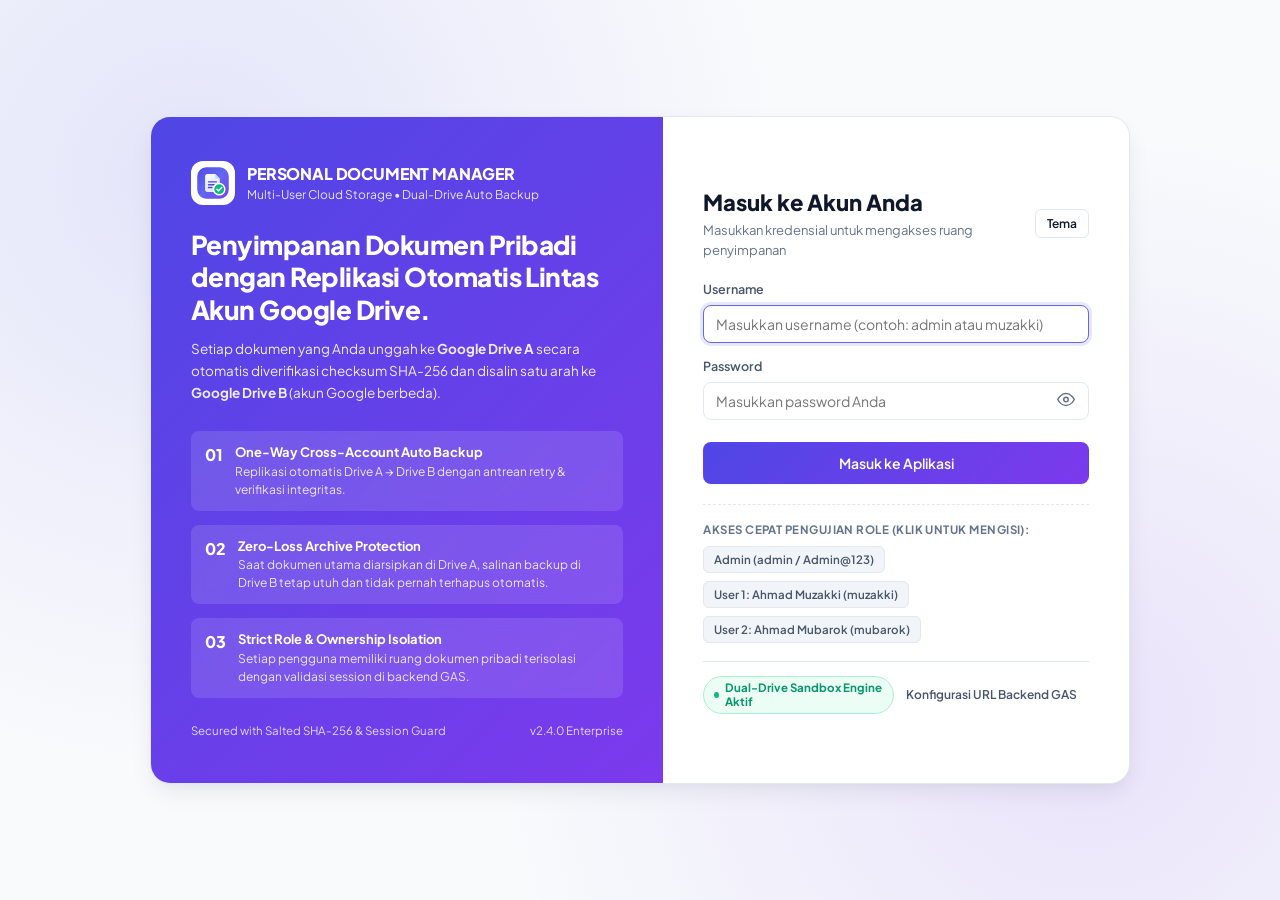
==== index.html @ 5e670852 "Add files via upload" ====
<!DOCTYPE html>
<html lang="id" data-theme="light">
<head>
  <meta charset="UTF-8" />
  <meta name="viewport" content="width=device-width, initial-scale=1.0" />
  <title>PERSONAL DOCUMENT MANAGER — Cloud Document Storage &amp; Auto Backup</title>
  <link rel="icon" type="image/svg+xml" href="assets/images/logo.svg" />
  <link rel="preconnect" href="https://fonts.googleapis.com" />
  <link rel="preconnect" href="https://fonts.gstatic.com" crossorigin />
  <link href="https://fonts.googleapis.com/css2?family=Plus+Jakarta+Sans:wght@400;500;600;700;800&display=swap" rel="stylesheet" />
  <link rel="stylesheet" href="assets/css/style.css" />
  <link rel="stylesheet" href="assets/css/responsive.css" />
</head>
<body>

  <div class="app-layout">
    <!-- ====================================================================
         SIDEBAR NAVIGATION
         ==================================================================== -->
    <aside class="sidebar" id="appSidebar">
      <div class="sidebar-brand">
        <img src="assets/images/logo.svg" alt="PDM Logo" />
        <div class="brand-text">
          <span class="brand-title">DOC MANAGER</span>
          <span class="brand-subtitle">Dual-Drive Cloud Vault</span>
        </div>
      </div>

      <nav class="sidebar-nav">
        <div class="nav-section-label">Menu Utama</div>

        <button type="button" class="nav-item active" data-view="dashboard" onclick="PDM_AUTH.navigateTo('dashboard')">
          <svg viewBox="0 0 24 24" fill="none" stroke="currentColor" stroke-width="2"><rect x="3" y="3" width="7" height="7" rx="1"/><rect x="14" y="3" width="7" height="7" rx="1"/><rect x="14" y="14" width="7" height="7" rx="1"/><rect x="3" y="14" width="7" height="7" rx="1"/></svg>
          <span>Dashboard</span>
        </button>

        <button type="button" class="nav-item" data-view="my-documents" onclick="PDM_AUTH.navigateTo('my-documents')">
          <svg viewBox="0 0 24 24" fill="none" stroke="currentColor" stroke-width="2"><path d="M14 2H6a2 2 0 0 0-2 2v16a2 2 0 0 0 2 2h12a2 2 0 0 0 2-2V8z"/><polyline points="14 2 14 8 20 8"/></svg>
          <span>Dokumen Saya</span>
          <span class="nav-badge" id="navMyDocsBadge">0</span>
        </button>

        <button type="button" class="nav-item" data-view="search" onclick="PDM_AUTH.navigateTo('search')">
          <svg viewBox="0 0 24 24" fill="none" stroke="currentColor" stroke-width="2"><circle cx="11" cy="11" r="8"/><line x1="21" y1="21" x2="16.65" y2="16.65"/></svg>
          <span>Pencarian</span>
        </button>

        <button type="button" class="nav-item" data-view="upload" onclick="PDM_AUTH.navigateTo('upload')">
          <svg viewBox="0 0 24 24" fill="none" stroke="currentColor" stroke-width="2"><path d="M21 15v4a2 2 0 0 1-2 2H5a2 2 0 0 1-2-2v-4"/><polyline points="17 8 12 3 7 8"/><line x1="12" y1="3" x2="12" y2="15"/></svg>
          <span>Upload Dokumen</span>
        </button>

        <button type="button" class="nav-item" data-view="archive" onclick="PDM_AUTH.navigateTo('archive')">
          <svg viewBox="0 0 24 24" fill="none" stroke="currentColor" stroke-width="2"><polyline points="21 8 21 21 3 21 3 8"/><rect x="1" y="3" width="22" height="5"/><line x1="10" y1="12" x2="14" y2="12"/></svg>
          <span>Arsip Dokumen</span>
          <span class="nav-badge" id="navArchiveBadge">0</span>
        </button>

        <!-- Admin Only Section -->
        <div class="nav-section-label admin-only">Administrasi Sistem</div>

        <button type="button" class="nav-item admin-only" data-view="backup" onclick="PDM_AUTH.navigateTo('backup')">
          <svg viewBox="0 0 24 24" fill="none" stroke="currentColor" stroke-width="2"><path d="M12 22s8-4 8-10V5l-8-3-8 3v7c0 6 8 10 8 10z"/></svg>
          <span>Backup Center</span>
        </button>

        <button type="button" class="nav-item admin-only" data-view="users" onclick="PDM_AUTH.navigateTo('users')">
          <svg viewBox="0 0 24 24" fill="none" stroke="currentColor" stroke-width="2"><path d="M17 21v-2a4 4 0 0 0-4-4H5a4 4 0 0 0-4 4v2"/><circle cx="9" cy="7" r="4"/><path d="M23 21v-2a4 4 0 0 0-3-3.87"/><path d="M16 3.13a4 4 0 0 1 0 7.75"/></svg>
          <span>Manajemen Pengguna</span>
        </button>

        <div class="nav-section-label">Konfigurasi</div>

        <button type="button" class="nav-item" data-view="settings" onclick="PDM_AUTH.navigateTo('settings')">
          <svg viewBox="0 0 24 24" fill="none" stroke="currentColor" stroke-width="2"><circle cx="12" cy="12" r="3"/><path d="M19.4 15a1.65 1.65 0 0 0 .33 1.82l.06.06a2 2 0 0 1 0 2.83 2 2 0 0 1-2.83 0l-.06-.06a1.65 1.65 0 0 0-1.82-.33 1.65 1.65 0 0 0-1 1.51V21a2 2 0 0 1-2 2 2 2 0 0 1-2-2v-.09A1.65 1.65 0 0 0 9 19.4a1.65 1.65 0 0 0-1.82.33l-.06.06a2 2 0 0 1-2.83 0 2 2 0 0 1 0-2.83l.06-.06a1.65 1.65 0 0 0 .33-1.82 1.65 1.65 0 0 0-1.51-1H3a2 2 0 0 1-2-2 2 2 0 0 1 2-2h.09A1.65 1.65 0 0 0 4.6 9a1.65 1.65 0 0 0-.33-1.82l-.06-.06a2 2 0 0 1 0-2.83 2 2 0 0 1 2.83 0l.06.06a1.65 1.65 0 0 0 1.82.33H9a1.65 1.65 0 0 0 1-1.51V3a2 2 0 0 1 2-2 2 2 0 0 1 2 2v.09a1.65 1.65 0 0 0 1 1.51 1.65 1.65 0 0 0 1.82-.33l.06-.06a2 2 0 0 1 2.83 0 2 2 0 0 1 0 2.83l-.06.06a1.65 1.65 0 0 0-.33 1.82V9a1.65 1.65 0 0 0 1.51 1H21a2 2 0 0 1 2 2 2 2 0 0 1-2 2h-.09a1.65 1.65 0 0 0-1.51 1z"/></svg>
          <span>Pengaturan</span>
        </button>
      </nav>

      <!-- Sidebar Footer: Profile, Theme Switcher, Logout -->
      <div class="sidebar-footer">
        <div class="user-profile-mini" onclick="PDM_AUTH.navigateTo('settings')" title="Lihat Profil &amp; Keamanan Akun">
          <div class="avatar-circle" id="sidebarAvatar">AD</div>
          <div class="user-info-mini">
            <div class="user-name-mini" id="sidebarUserName">Memuat...</div>
            <div class="user-role-mini" id="sidebarUserRole">...</div>
          </div>
        </div>

        <div class="sidebar-footer-actions">
          <button type="button" class="btn btn-secondary btn-sm" onclick="PDM_AUTH.toggleTheme()">
            <span id="themeToggleLabel">Mode Gelap</span>
          </button>
          <button type="button" class="btn btn-danger btn-sm" onclick="PDM_AUTH.logout()">
            <span>Keluar</span>
          </button>
        </div>
      </div>
    </aside>

    <!-- ====================================================================
         MAIN CONTENT WRAPPER
         ==================================================================== -->
    <div class="main-wrapper">
      <!-- Topbar -->
      <header class="topbar">
        <div class="topbar-left">
          <button type="button" class="mobile-menu-btn" onclick="document.getElementById('appSidebar').classList.toggle('mobile-open')" aria-label="Menu">
            <svg width="20" height="20" viewBox="0 0 24 24" fill="none" stroke="currentColor" stroke-width="2"><line x1="3" y1="12" x2="21" y2="12"/><line x1="3" y1="6" x2="21" y2="6"/><line x1="3" y1="18" x2="21" y2="18"/></svg>
          </button>
          <div class="page-heading">
            <h1 id="topbarTitle">Dashboard</h1>
            <p id="topbarSubtitle">Memuat ringkasan sistem...</p>
          </div>
        </div>

        <div class="topbar-right">
          <div class="connection-pill" title="Status Koneksi Backend &amp; Replikasi Drive A/B">
            <span class="pulse-dot" id="connectionPulseDot"></span>
            <span class="pill-text" id="connectionModeText">Connected</span>
          </div>
          <button type="button" class="btn btn-primary btn-sm" onclick="PDM_AUTH.navigateTo('upload')">
            + Upload
          </button>
        </div>
      </header>

      <!-- Main Views Container -->
      <main class="content-area">

        <!-- 1. VIEW: DASHBOARD -->
        <section id="view-dashboard" class="view-section active">
          <div id="dashboardContentContainer"></div>
        </section>

        <!-- 2. VIEW: DOKUMEN SAYA -->
        <section id="view-my-documents" class="view-section">
          <div class="card">
            <div class="card-header">
              <div>
                <div class="card-title">Daftar Dokumen Aktif</div>
                <div class="card-subtitle">Dokumen yang tersimpan di Google Drive A dan disinkronkan satu arah ke Google Drive B</div>
              </div>
              <button class="btn btn-primary btn-sm" onclick="PDM_AUTH.navigateTo('upload')">+ Upload Dokumen Baru</button>
            </div>

            <div class="filter-toolbar">
              <div class="search-box">
                <svg viewBox="0 0 24 24" fill="none" stroke="currentColor" stroke-width="2"><circle cx="11" cy="11" r="8"/><line x1="21" y1="21" x2="16.65" y2="16.65"/></svg>
                <input type="text" id="myDocsQuickSearch" class="form-control" placeholder="Cari cepat nama file atau ID dokumen..." oninput="PDM_DOCUMENTS.reloadCurrentMode()" />
              </div>

              <select id="myDocsCategoryFilter" class="form-control dynamic-category-select" data-include-all="true" style="width:auto;" onchange="PDM_DOCUMENTS.reloadCurrentMode()">
                <option value="ALL">Semua Kategori</option>
              </select>

              <select id="myDocsFormatFilter" class="form-control" style="width:auto;" onchange="PDM_DOCUMENTS.reloadCurrentMode()">
                <option value="ALL">Semua Format</option>
                <option value="PDF">PDF</option>
                <option value="JPG">JPG / JPEG</option>
                <option value="PNG">PNG</option>
              </select>

              <button type="button" class="btn btn-secondary btn-sm" onclick="PDM_DOCUMENTS.openMyDocumentsView()">Segarkan</button>
            </div>

            <div id="myDocsTableContainer"></div>
          </div>
        </section>

        <!-- 3. VIEW: PENCARIAN DOKUMEN -->
        <section id="view-search" class="view-section">
          <div class="card" style="margin-bottom:20px;">
            <div class="card-header">
              <div>
                <div class="card-title">Filter Pencarian Dokumen Multi-Kriteria</div>
                <div class="card-subtitle">Temukan dokumen berdasarkan nama, kategori, format, tanggal upload, status backup, dan pemilik</div>
              </div>
            </div>

            <div style="display:grid;grid-template-columns:repeat(auto-fit,minmax(200px,1fr));gap:12px;">
              <div class="form-group" style="margin-bottom:0;">
                <label class="form-label">Kata Kunci Nama File / ID</label>
                <input type="text" id="searchQueryInput" class="form-control" placeholder="Contoh: KTP, Ijazah, Paspor..." />
              </div>

              <div class="form-group admin-only" style="margin-bottom:0;">
                <label class="form-label">Filter Nama Pemilik (Admin)</label>
                <select id="searchOwnerSelect" class="form-control">
                  <option value="ALL">Semua Pemilik</option>
                </select>
              </div>

              <div class="form-group" style="margin-bottom:0;">
                <label class="form-label">Kategori</label>
                <select id="searchCategorySelect" class="form-control dynamic-category-select" data-include-all="true">
                  <option value="ALL">Semua Kategori</option>
                </select>
              </div>

              <div class="form-group" style="margin-bottom:0;">
                <label class="form-label">Format File</label>
                <select id="searchFormatSelect" class="form-control">
                  <option value="ALL">Semua Format (PDF/JPG/PNG)</option>
                  <option value="PDF">PDF</option>
                  <option value="JPG">JPG / JPEG</option>
                  <option value="PNG">PNG</option>
                </select>
              </div>

              <div class="form-group" style="margin-bottom:0;">
                <label class="form-label">Status Backup Drive B</label>
                <select id="searchBackupSelect" class="form-control">
                  <option value="ALL">Semua Status Backup</option>
                  <option value="SUCCESS">HIJAU — Backup Berhasil</option>
                  <option value="PENDING">KUNING — Menunggu Backup</option>
                  <option value="FAILED">MERAH — Backup Gagal</option>
                  <option value="UNBACKED">ABU-ABU — Belum Dibackup</option>
                </select>
              </div>

              <div class="form-group" style="margin-bottom:0;">
                <label class="form-label">Dari Tanggal Upload</label>
                <input type="date" id="searchDateFrom" class="form-control" />
              </div>

              <div class="form-group" style="margin-bottom:0;">
                <label class="form-label">Sampai Tanggal Upload</label>
                <input type="date" id="searchDateTo" class="form-control" />
              </div>

              <div class="form-group" style="margin-bottom:0;">
                <label class="form-label">Baris per Halaman</label>
                <select id="searchLimitSelect" class="form-control">
                  <option value="10">10 baris</option>
                  <option value="25">25 baris</option>
                  <option value="50">50 baris</option>
                  <option value="100">100 baris</option>
                </select>
              </div>
            </div>

            <div style="display:flex;justify-content:flex-end;gap:10px;margin-top:16px;">
              <button type="button" class="btn btn-secondary btn-sm" onclick="document.getElementById('searchQueryInput').value='';document.getElementById('searchDateFrom').value='';document.getElementById('searchDateTo').value='';PDM_DOCUMENTS.runAdvancedSearch(1);">Reset Filter</button>
              <button type="button" class="btn btn-primary btn-sm" onclick="PDM_DOCUMENTS.runAdvancedSearch(1)">Terapkan Pencarian</button>
            </div>
          </div>

          <div class="card">
            <div id="searchResultsTableContainer"></div>
          </div>
        </section>

        <!-- 4. VIEW: UPLOAD DOKUMEN -->
        <section id="view-upload" class="view-section">
          <div class="dashboard-row">
            <div class="card">
              <div class="card-header">
                <div>
                  <div class="card-title">Unggah Dokumen ke Google Drive A + Auto-Backup Drive B</div>
                  <div class="card-subtitle">Format didukung: PDF, JPG, JPEG, PNG (Validasi Magic Bytes &amp; Checksum SHA-256)</div>
                </div>
              </div>

              <div style="display:grid;grid-template-columns:repeat(auto-fit,minmax(220px,1fr));gap:14px;margin-bottom:16px;">
                <div class="form-group" style="margin-bottom:0;">
                  <label class="form-label">Pemilik Dokumen (Otomatis dari Session)</label>
                  <input type="text" id="uploadOwnerReadonly" class="form-control" readonly style="background:var(--bg-surface-alt);font-weight:700;" />
                </div>

                <div class="form-group" style="margin-bottom:0;">
                  <label class="form-label">Kategori Folder</label>
                  <select id="uploadCategorySelect" class="form-control dynamic-category-select">
                    <option value="IDENTITAS">IDENTITAS</option>
                    <option value="PENDIDIKAN">PENDIDIKAN</option>
                    <option value="KELUARGA">KELUARGA</option>
                    <option value="DOKUMEN LAINNYA">DOKUMEN LAINNYA</option>
                  </select>
                </div>

                <div class="form-group" style="margin-bottom:0;">
                  <label class="form-label">Catatan / Deskripsi (Opsional)</label>
                  <input type="text" id="uploadDescriptionInput" class="form-control" placeholder="Keterangan singkat dokumen..." />
                </div>
              </div>

              <!-- Drag and Drop Area -->
              <div class="upload-dropzone" id="uploadDropzone">
                <div class="dropzone-icon">
                  <svg width="26" height="26" viewBox="0 0 24 24" fill="none" stroke="currentColor" stroke-width="2.2"><path d="M21 15v4a2 2 0 0 1-2 2H5a2 2 0 0 1-2-2v-4"/><polyline points="17 8 12 3 7 8"/><line x1="12" y1="3" x2="12" y2="15"/></svg>
                </div>
                <h3 style="font-size:16px;font-weight:800;color:var(--text-primary);">Tarik &amp; Lepaskan File di Sini, atau Klik untuk Memilih</h3>
                <p style="font-size:12.5px;color:var(--text-secondary);margin-top:4px;">
                  Mendukung multi-file <strong>.PDF, .JPG, .JPEG, .PNG</strong> hingga 15 MB per file
                </p>
                <input type="file" id="uploadFileInput" accept=".pdf,.jpg,.jpeg,.png,application/pdf,image/jpeg,image/png" multiple style="display:none;" />
              </div>

              <div>
                <div style="font-size:13px;font-weight:700;margin-bottom:10px;">Status &amp; Antrean Proses Upload:</div>
                <div id="uploadQueueContainer" class="upload-queue-list"></div>
              </div>
            </div>

            <div class="card">
              <div class="card-header">
                <div>
                  <div class="card-title">Simulasi Struktur Folder Otomatis</div>
                  <div class="card-subtitle">User tidak dapat memilih folder pengguna lain</div>
                </div>
              </div>

              <div style="padding:14px;background:var(--bg-surface-alt);border-radius:10px;border:1px solid var(--border-color);margin-bottom:14px;">
                <div style="font-size:11px;font-weight:800;color:var(--primary-600);text-transform:uppercase;">1. Lokasi Simpan Utama (Google Drive A)</div>
                <div style="font-family:monospace;font-size:12.5px;font-weight:700;margin-top:6px;word-break:break-all;" id="uploadTargetFolderPreview">
                  PERSONAL DOCUMENTS / ...
                </div>
              </div>

              <div style="padding:14px;background:var(--status-green-bg);border-radius:10px;border:1px solid var(--status-green-border);margin-bottom:16px;">
                <div style="font-size:11px;font-weight:800;color:var(--status-green-text);text-transform:uppercase;">2. Lokasi Auto-Backup Satu Arah (Google Drive B)</div>
                <div style="font-family:monospace;font-size:12.5px;font-weight:700;margin-top:6px;word-break:break-all;color:var(--status-green-text);" id="uploadBackupFolderPreview">
                  PERSONAL DOCUMENTS BACKUP / ...
                </div>
              </div>

              <div style="font-size:12px;color:var(--text-secondary);line-height:1.6;">
                <strong>Jaminan Keandalan Upload:</strong>
                <ul style="padding-left:18px;margin-top:6px;">
                  <li>Jika koneksi ke Drive B sedang sibuk, file utama di Drive A <strong>tetap tersimpan 100%</strong>.</li>
                  <li>Anda tidak perlu mengunggah ulang file utama; cukup tekan tombol <strong>"Ulangi Backup Saja"</strong> atau biarkan Time-Driven Trigger 5 menit menyelesaikan salinan ke Drive B.</li>
                </ul>
              </div>
            </div>
          </div>
        </section>

        <!-- 5. VIEW: ARSIP DOKUMEN -->
        <section id="view-archive" class="view-section">
          <div class="card" style="margin-bottom:16px;border-left:4px solid #f59e0b;">
            <div style="display:flex;align-items:center;justify-content:space-between;flex-wrap:wrap;gap:12px;">
              <div>
                <div style="font-weight:800;font-size:14px;">Prinsip Perlindungan Arsip: Primary File Diarsipkan, Backup Drive B Tetap Utuh</div>
                <div style="font-size:12.5px;color:var(--text-secondary);margin-top:2px;">
                  Dokumen di bawah ini dipindahkan ke Folder Arsip Google Drive A dan disembunyikan dari daftar aktif. Salinan cadangan di Google Drive B <strong>tidak pernah dihapus otomatis</strong>.
                </div>
              </div>
              <input type="text" id="archiveQuickSearch" class="form-control" style="max-width:260px;" placeholder="Cari dokumen di arsip..." oninput="PDM_DOCUMENTS.openArchiveView()" />
            </div>
          </div>

          <div class="card">
            <div id="archiveTableContainer"></div>
          </div>
        </section>

        <!-- 6. VIEW: DETAIL & PREVIEW DOKUMEN -->
        <section id="view-preview" class="view-section">
          <div class="preview-split-layout">
            <!-- Left: PDF / Image Viewer -->
            <div class="viewer-frame-card">
              <div class="viewer-toolbar">
                <div style="font-weight:700;font-size:13px;overflow:hidden;text-overflow:ellipsis;white-space:nowrap;" id="previewToolbarFileName">
                  Pratinjau Dokumen
                </div>
                <div id="previewZoomControls" style="display:flex;align-items:center;gap:6px;"></div>
              </div>
              <div class="viewer-canvas-stage" id="previewCanvasStage"></div>
            </div>

            <!-- Right: Metadata & Authenticated QR -->
            <div class="card">
              <div class="card-header">
                <div>
                  <div class="card-title">Rincian Metadata &amp; Status Backup</div>
                  <div class="card-subtitle">Terverifikasi kepemilikan &amp; integritas SHA-256</div>
                </div>
              </div>
              <div id="previewMetadataContainer"></div>
            </div>
          </div>
        </section>

        <!-- 7. VIEW: BACKUP CENTER (ADMIN ONLY) -->
        <section id="view-backup" class="view-section">
          <div id="backupCenterContainer"></div>
        </section>

        <!-- 8. VIEW: MANAJEMEN PENGGUNA (ADMIN ONLY) -->
        <section id="view-users" class="view-section">
          <div class="card">
            <div class="card-header">
              <div>
                <div class="card-title">Daftar Akun Pengguna Sistem</div>
                <div class="card-subtitle">Kelola akses pengguna, ruang folder Drive A &amp; Drive B, status aktif, dan reset password</div>
              </div>
              <button type="button" class="btn btn-primary btn-sm" onclick="PDM_USERS.openCreateUserModal()">+ Tambah Pengguna</button>
            </div>
            <div id="usersTableContainer"></div>
          </div>
        </section>

        <!-- 9. VIEW: PENGATURAN -->
        <section id="view-settings" class="view-section">
          <!-- Admin Only: Drive A & Drive B Integration Configuration -->
          <div class="card admin-only" style="margin-bottom:20px;">
            <div class="card-header">
              <div>
                <div class="card-title">Status Kesehatan Infrastruktur &amp; Time-Driven Trigger (Admin)</div>
                <div class="card-subtitle">Monitor real-time Google Drive A, Google Drive B, Trigger 5 Menit, dan 8 Sheet Spreadsheet</div>
              </div>
              <button type="button" class="btn btn-primary btn-sm" onclick="PDM_SETTINGS.testDriveConnections()">Uji Koneksi Drive A &amp; Drive B</button>
            </div>
            <div id="adminSystemHealthBox" style="margin-bottom:20px;"></div>

            <form onsubmit="PDM_SETTINGS.saveAdminDriveSettings(event)">
              <div style="display:grid;grid-template-columns:repeat(auto-fit,minmax(260px,1fr));gap:14px;">
                <div class="form-group">
                  <label class="form-label">ID Folder Utama Google Drive A (Primary)</label>
                  <input type="text" id="cfgDriveARootId" class="form-control" placeholder="Otomatis dibuat jika dikosongkan" />
                </div>
                <div class="form-group">
                  <label class="form-label">ID Folder Arsip Google Drive A</label>
                  <input type="text" id="cfgDriveAArchiveId" class="form-control" placeholder="Otomatis dibuat jika dikosongkan" />
                </div>
                <div class="form-group">
                  <label class="form-label">Metode Integrasi Lintas Akun (Drive A &rarr; Drive B)</label>
                  <select id="cfgBackupMode" class="form-control">
                    <option value="BRIDGE">MODE 1: Dual-GAS Bridge (100% Kepemilikan &amp; Kuota Akun B)</option>
                    <option value="SHARED_FOLDER">MODE 2: Delegasi Shared Folder Drive B ke Akun A</option>
                  </select>
                </div>
                <div class="form-group">
                  <label class="form-label">Email Akun Google Drive B (Backup Account)</label>
                  <input type="email" id="cfgDriveBAccountEmail" class="form-control" placeholder="akun.backup.drive.b@gmail.com" />
                </div>
                <div class="form-group">
                  <label class="form-label">ID Folder Root Drive B (Untuk Mode Shared Folder)</label>
                  <input type="text" id="cfgDriveBRootId" class="form-control" placeholder="ID Folder PERSONAL DOCUMENTS BACKUP di Drive B" />
                </div>
                <div class="form-group">
                  <label class="form-label">URL Web App Receiver Akun B (Untuk Mode Bridge)</label>
                  <input type="text" id="cfgDriveBBridgeUrl" class="form-control" placeholder="https://script.google.com/macros/s/.../exec" />
                </div>
                <div class="form-group">
                  <label class="form-label">HMAC Shared Secret (Drive A &harr; Drive B Bridge)</label>
                  <input type="text" id="cfgDriveBBridgeSecret" class="form-control" />
                </div>
                <div class="form-group">
                  <label class="form-label">Batas Ukuran Upload Maksimal (MB)</label>
                  <input type="number" id="cfgMaxFileSizeMb" class="form-control" min="1" max="50" value="15" />
                </div>
                <div class="form-group">
                  <label class="form-label">Auto-Backup Langsung Saat Upload</label>
                  <select id="cfgAutoBackupOnUpload" class="form-control">
                    <option value="TRUE">Aktif (Langsung Copy ke Drive B + Fallback Queue)</option>
                    <option value="FALSE">Hanya Melalui Background Queue Trigger 5 Menit</option>
                  </select>
                </div>
                <div class="form-group">
                  <label class="form-label">Izinkan User Membuat Kategori Pribadi</label>
                  <select id="cfgAllowUserCategory" class="form-control">
                    <option value="TRUE">Diizinkan</option>
                    <option value="FALSE">Hanya Kategori Global Admin</option>
                  </select>
                </div>
              </div>
              <div style="display:flex;justify-content:flex-end;margin-top:10px;">
                <button type="submit" class="btn btn-primary">Simpan Konfigurasi Drive A &amp; Drive B</button>
              </div>
            </form>
          </div>

          <!-- Kategori Dokumen Management -->
          <div class="card" style="margin-bottom:20px;">
            <div class="card-header">
              <div>
                <div class="card-title">Manajemen Kategori Folder Dokumen</div>
                <div class="card-subtitle">Digunakan sebagai nama subfolder otomatis di dalam folder pengguna pada Drive A dan Drive B</div>
              </div>
            </div>
            <form onsubmit="PDM_SETTINGS.addCategory(event)" style="display:flex;gap:10px;margin-bottom:16px;max-width:460px;">
              <input type="text" id="newCategoryNameInput" class="form-control" placeholder="Nama kategori baru (misal: SERTIFIKAT, PAJAK)" required />
              <button type="submit" class="btn btn-primary">Tambah Kategori</button>
            </form>
            <div id="settingsCategoriesList"></div>
          </div>

          <!-- Profil, Ganti Password, & Koneksi Endpoint GAS -->
          <div class="dashboard-row">
            <div class="card">
              <div class="card-header">
                <div>
                  <div class="card-title">Profil &amp; Keamanan Password</div>
                  <div class="card-subtitle">Password disimpan dengan Iterated Salted SHA-256</div>
                </div>
              </div>
              <form onsubmit="PDM_SETTINGS.changeOwnPassword(event)">
                <div class="form-group">
                  <label class="form-label">Nama Lengkap</label>
                  <input type="text" id="settingsProfileName" class="form-control" readonly style="background:var(--bg-surface-alt);" />
                </div>
                <div style="display:grid;grid-template-columns:1fr 1fr;gap:12px;">
                  <div class="form-group">
                    <label class="form-label">Username</label>
                    <input type="text" id="settingsProfileUsername" class="form-control" readonly style="background:var(--bg-surface-alt);" />
                  </div>
                  <div class="form-group">
                    <label class="form-label">Role Akses</label>
                    <input type="text" id="settingsProfileRole" class="form-control" readonly style="background:var(--bg-surface-alt);" />
                  </div>
                </div>
                <div class="form-group">
                  <label class="form-label">Password Saat Ini</label>
                  <input type="password" id="changePassCurrent" class="form-control" required />
                </div>
                <div class="form-group">
                  <label class="form-label">Password Baru (Minimal 6 karakter)</label>
                  <input type="password" id="changePassNew" class="form-control" required minlength="6" />
                </div>
                <button type="submit" class="btn btn-primary">Perbarui Password</button>
              </form>
            </div>

            <div class="card">
              <div class="card-header">
                <div>
                  <div class="card-title">Koneksi Endpoint Backend Google Apps Script</div>
                  <div class="card-subtitle">Hubungkan Frontend GitHub ini ke deployment GAS Web App Anda</div>
                </div>
              </div>
              <div class="form-group">
                <label class="form-label">URL Web App Google Apps Script (Akun A)</label>
                <input type="url" id="settingsGasEndpointInput" class="form-control" placeholder="https://script.google.com/macros/s/.../exec" />
              </div>
              <p style="font-size:12px;color:var(--text-muted);margin-bottom:14px;">
                Frontend GitHub tidak pernah menyimpan kredensial Google. Seluruh operasi autentikasi, database Spreadsheet, serta pembacaan/penulisan Drive A &amp; Drive B dieksekusi di sisi server GAS.
              </p>
              <div style="display:flex;gap:8px;">
                <button type="button" class="btn btn-primary" onclick="PDM_SETTINGS.saveFrontendGasEndpoint()">Simpan URL Endpoint</button>
                <button type="button" class="btn btn-secondary" onclick="document.getElementById('settingsGasEndpointInput').value='';PDM_SETTINGS.saveFrontendGasEndpoint();">Gunakan Sandbox Lokal</button>
              </div>
            </div>
          </div>
        </section>

      </main>
    </div>
  </div>

  <!-- ======================================================================
       MODALS
       ====================================================================== -->

  <!-- 1. Modal Edit Metadata Dokumen -->
  <div class="modal-backdrop" id="editMetadataModal">
    <div class="modal-dialog">
      <div class="modal-header">
        <h3>Edit Metadata Dokumen</h3>
        <button type="button" class="btn-ghost btn-sm" onclick="document.getElementById('editMetadataModal').classList.remove('open')">&times;</button>
      </div>
      <form onsubmit="PDM_DOCUMENTS.saveMetadataChanges(event)">
        <div class="modal-body">
          <input type="hidden" id="editMetaDocId" />
          <div class="form-group">
            <label class="form-label">Nama File</label>
            <input type="text" id="editMetaFileName" class="form-control" required />
          </div>
          <div class="form-group">
            <label class="form-label">Kategori Folder</label>
            <select id="editMetaCategory" class="form-control dynamic-category-select"></select>
          </div>
          <div class="form-group">
            <label class="form-label">Deskripsi / Catatan</label>
            <textarea id="editMetaDescription" class="form-control" rows="3"></textarea>
          </div>
        </div>
        <div class="modal-footer">
          <button type="button" class="btn btn-secondary" onclick="document.getElementById('editMetadataModal').classList.remove('open')">Batal</button>
          <button type="submit" class="btn btn-primary">Simpan Perubahan</button>
        </div>
      </form>
    </div>
  </div>

  <!-- 2. Modal Konfirmasi Arsipkan Dokumen -->
  <div class="modal-backdrop" id="archiveConfirmModal">
    <div class="modal-dialog">
      <div class="modal-header">
        <h3>Arsipkan Dokumen</h3>
        <button type="button" class="btn-ghost btn-sm" onclick="document.getElementById('archiveConfirmModal').classList.remove('open')">&times;</button>
      </div>
      <div class="modal-body">
        <input type="hidden" id="archiveConfirmDocId" />
        <p style="font-size:13.5px;margin-bottom:12px;">
          Anda akan mengarsipkan dokumen <strong id="archiveConfirmFileName"></strong>.
        </p>
        <div style="padding:12px;border-radius:8px;background:var(--status-green-bg);border:1px solid var(--status-green-border);color:var(--status-green-text);font-size:12.5px;margin-bottom:14px;">
          <strong>Jaminan Keamanan Backup:</strong> File utama akan dipindahkan ke folder Arsip di Google Drive A, sedangkan <strong>salinan cadangan di Google Drive B TETAP UTUH dan tidak akan dihapus</strong>.
        </div>
        <div class="form-group">
          <label class="form-label">Alasan Pengarsipan</label>
          <input type="text" id="archiveReasonInput" class="form-control" value="Diarsipkan oleh pengguna" />
        </div>
      </div>
      <div class="modal-footer">
        <button type="button" class="btn btn-secondary" onclick="document.getElementById('archiveConfirmModal').classList.remove('open')">Batal</button>
        <button type="button" class="btn btn-warning" onclick="PDM_DOCUMENTS.executeArchiveDocument()">Ya, Arsipkan Dokumen</button>
      </div>
    </div>
  </div>

  <!-- 3. Modal Hapus Permanen (Admin Only) -->
  <div class="modal-backdrop" id="permanentDeleteModal">
    <div class="modal-dialog">
      <div class="modal-header">
        <h3 style="color:var(--status-red-text);">Hapus Permanen File Utama (Khusus Admin)</h3>
        <button type="button" class="btn-ghost btn-sm" onclick="document.getElementById('permanentDeleteModal').classList.remove('open')">&times;</button>
      </div>
      <div class="modal-body">
        <input type="hidden" id="permDeleteDocId" />
        <p style="font-size:13px;margin-bottom:12px;">
          Tindakan ini akan menghapus permanen file utama <strong id="permDeleteFileName"></strong> dari Google Drive A dan mencatatnya ke dalam log audit. (Salinan backup di Google Drive B tetap dipertahankan sesuai kebijakan retensi).
        </p>
        <div class="form-group">
          <label class="form-label">Alasan Penghapusan Permanen (Wajib Audit)</label>
          <input type="text" id="permDeleteReasonInput" class="form-control" placeholder="Contoh: Permintaan pembersihan dokumen duplikat" required />
        </div>
        <div class="form-group">
          <label class="form-label">Ketik <code>HAPUS PERMANEN</code> untuk mengonfirmasi:</label>
          <input type="text" id="permDeleteConfirmInput" class="form-control" placeholder="HAPUS PERMANEN" required />
        </div>
      </div>
      <div class="modal-footer">
        <button type="button" class="btn btn-secondary" onclick="document.getElementById('permanentDeleteModal').classList.remove('open')">Batal</button>
        <button type="button" class="btn btn-danger" onclick="PDM_DOCUMENTS.executePermanentDelete()">Hapus Permanen</button>
      </div>
    </div>
  </div>

  <!-- 4. Modal Tambah / Edit Pengguna (Admin Only) -->
  <div class="modal-backdrop" id="userFormModal">
    <div class="modal-dialog">
      <div class="modal-header">
        <h3 id="userFormModalTitle">Tambah Pengguna</h3>
        <button type="button" class="btn-ghost btn-sm" onclick="document.getElementById('userFormModal').classList.remove('open')">&times;</button>
      </div>
      <form onsubmit="PDM_USERS.saveUserForm(event)">
        <div class="modal-body">
          <input type="hidden" id="userFormMode" value="CREATE" />
          <input type="hidden" id="userFormUserId" value="" />
          <div class="form-group">
            <label class="form-label">Nama Lengkap (Menjadi Nama Folder di Drive A &amp; Drive B)</label>
            <input type="text" id="userFormNama" class="form-control" placeholder="Contoh: AHMAD MUZAKKI" required />
          </div>
          <div class="form-group">
            <label class="form-label">Username Login</label>
            <input type="text" id="userFormUsername" class="form-control" placeholder="Contoh: muzakki" required />
          </div>
          <div class="form-group" id="userFormPasswordGroup">
            <label class="form-label">Password Awal (Minimal 6 karakter)</label>
            <input type="password" id="userFormPassword" class="form-control" placeholder="Minimal 6 karakter" />
          </div>
          <div style="display:grid;grid-template-columns:1fr 1fr;gap:12px;">
            <div class="form-group">
              <label class="form-label">Role Hak Akses</label>
              <select id="userFormRole" class="form-control">
                <option value="USER">USER (Ruang Pribadi)</option>
                <option value="ADMIN">ADMIN (Akses Penuh)</option>
              </select>
            </div>
            <div class="form-group">
              <label class="form-label">Status Akun</label>
              <select id="userFormStatus" class="form-control">
                <option value="ACTIVE">ACTIVE</option>
                <option value="INACTIVE">INACTIVE</option>
              </select>
            </div>
          </div>
        </div>
        <div class="modal-footer">
          <button type="button" class="btn btn-secondary" onclick="document.getElementById('userFormModal').classList.remove('open')">Batal</button>
          <button type="submit" class="btn btn-primary">Simpan Pengguna</button>
        </div>
      </form>
    </div>
  </div>

  <!-- 5. Modal Reset Password Pengguna (Admin Only) -->
  <div class="modal-backdrop" id="resetPasswordModal">
    <div class="modal-dialog">
      <div class="modal-header">
        <h3>Reset Password Pengguna</h3>
        <button type="button" class="btn-ghost btn-sm" onclick="document.getElementById('resetPasswordModal').classList.remove('open')">&times;</button>
      </div>
      <form onsubmit="PDM_USERS.executeResetPassword(event)">
        <div class="modal-body">
          <input type="hidden" id="resetPassUserId" />
          <p style="font-size:13px;margin-bottom:14px;">
            Masukkan password baru untuk pengguna <strong id="resetPassUserName"></strong>. Seluruh sesi aktif pengguna tersebut akan dicabut dan password disimpan dalam bentuk Salted SHA-256 Hash.
          </p>
          <div class="form-group">
            <label class="form-label">Password Baru</label>
            <input type="password" id="resetPassNewInput" class="form-control" required minlength="6" placeholder="Minimal 6 karakter" />
          </div>
        </div>
        <div class="modal-footer">
          <button type="button" class="btn btn-secondary" onclick="document.getElementById('resetPasswordModal').classList.remove('open')">Batal</button>
          <button type="submit" class="btn btn-primary">Simpan Password Baru</button>
        </div>
      </form>
    </div>
  </div>

  <!-- Scripts -->
  <script src="assets/js/config.js"></script>
  <script src="assets/js/api.js"></script>
  <script src="assets/js/auth.js"></script>
  <script src="assets/js/dashboard.js"></script>
  <script src="assets/js/documents.js"></script>
  <script src="assets/js/upload.js"></script>
  <script src="assets/js/preview.js"></script>
  <script src="assets/js/backup.js"></script>
  <script src="assets/js/users.js"></script>
  <script src="assets/js/settings.js"></script>
  <script>
    (async function() {
      var user = await PDM_AUTH.guardMainApp();
      if (!user) return;

      // Cek apakah dibuka dari QR Code Terautentikasi (?doc=DocumentID)
      var params = new URLSearchParams(window.location.search);
      var targetDocId = params.get('doc');
      if (targetDocId) {
        PDM_AUTH.navigateTo('preview', { documentId: targetDocId, returnView: 'dashboard' });
      } else {
        PDM_AUTH.navigateTo('dashboard');
      }
    })();
  </script>
</body>
</html>
---- assets/css/style.css ----
/* ============================================================================
 * PERSONAL DOCUMENT MANAGER - PREMIUM SAAS DESIGN SYSTEM (style.css)
 * Palette: Clean White, Ultra-Light Slate, Indigo/Violet Primary,
 * Semantic Status (Emerald Green, Amber Yellow, Rose Red, Slate Gray)
 * ============================================================================ */

:root {
  /* Core Brand Colors (Indigo / Violet) */
  --primary-50: #eef2ff;
  --primary-100: #e0e7ff;
  --primary-200: #c7d2fe;
  --primary-500: #6366f1;
  --primary-600: #4f46e5;
  --primary-700: #4338ca;
  --accent-violet: #7c3aed;
  --brand-gradient: linear-gradient(135deg, #4f46e5 0%, #7c3aed 100%);

  /* Background & Surface (Light Mode Default) */
  --bg-body: #f8fafc;
  --bg-surface: #ffffff;
  --bg-surface-alt: #f1f5f9;
  --bg-sidebar: #ffffff;
  --bg-glass: rgba(255, 255, 255, 0.88);

  /* Text Hierarchy */
  --text-primary: #0f172a;
  --text-secondary: #475569;
  --text-muted: #64748b;
  --text-inverse: #ffffff;

  /* Borders & Dividers */
  --border-color: #e2e8f0;
  --border-subtle: #f1f5f9;
  --border-focus: #6366f1;

  /* Semantic Status Colors */
  --status-green-bg: #ecfdf5;
  --status-green-text: #059669;
  --status-green-border: #a7f3d0;
  --status-green-dot: #10b981;

  --status-yellow-bg: #fffbeb;
  --status-yellow-text: #d97706;
  --status-yellow-border: #fde68a;
  --status-yellow-dot: #f59e0b;

  --status-red-bg: #fef2f2;
  --status-red-text: #dc2626;
  --status-red-border: #fecaca;
  --status-red-dot: #ef4444;

  --status-gray-bg: #f1f5f9;
  --status-gray-text: #475569;
  --status-gray-border: #cbd5e1;
  --status-gray-dot: #94a3b8;

  /* Shadows & Elevation */
  --shadow-xs: 0 1px 2px rgba(15, 23, 42, 0.04);
  --shadow-sm: 0 1px 3px rgba(15, 23, 42, 0.06), 0 1px 2px rgba(15, 23, 42, 0.04);
  --shadow-md: 0 4px 6px -1px rgba(15, 23, 42, 0.07), 0 2px 4px -2px rgba(15, 23, 42, 0.05);
  --shadow-lg: 0 10px 25px -3px rgba(15, 23, 42, 0.08), 0 4px 10px -4px rgba(15, 23, 42, 0.04);
  --shadow-indigo: 0 8px 20px -4px rgba(79, 70, 229, 0.35);

  /* Layout Dimensions */
  --sidebar-width: 268px;
  --topbar-height: 68px;
  --radius-sm: 8px;
  --radius-md: 12px;
  --radius-lg: 16px;
  --radius-xl: 20px;
  --transition-fast: 0.18s cubic-bezier(0.4, 0, 0.2, 1);
}

/* Dark Theme Support */
[data-theme="dark"] {
  --bg-body: #0b0f19;
  --bg-surface: #111827;
  --bg-surface-alt: #1e293b;
  --bg-sidebar: #111827;
  --bg-glass: rgba(17, 24, 39, 0.88);

  --text-primary: #f8fafc;
  --text-secondary: #cbd5e1;
  --text-muted: #94a3b8;

  --border-color: #1e293b;
  --border-subtle: #1e293b;

  --primary-50: rgba(99, 102, 241, 0.14);
  --primary-100: rgba(99, 102, 241, 0.22);

  --status-green-bg: rgba(16, 185, 129, 0.14);
  --status-green-text: #34d399;
  --status-green-border: rgba(16, 185, 129, 0.3);

  --status-yellow-bg: rgba(245, 158, 11, 0.14);
  --status-yellow-text: #fbbf24;
  --status-yellow-border: rgba(245, 158, 11, 0.3);

  --status-red-bg: rgba(239, 68, 68, 0.14);
  --status-red-text: #f87171;
  --status-red-border: rgba(239, 68, 68, 0.3);

  --status-gray-bg: rgba(148, 163, 184, 0.14);
  --status-gray-text: #cbd5e1;
  --status-gray-border: rgba(148, 163, 184, 0.25);

  --shadow-sm: 0 1px 3px rgba(0, 0, 0, 0.3);
  --shadow-md: 0 4px 12px rgba(0, 0, 0, 0.4);
  --shadow-lg: 0 12px 28px rgba(0, 0, 0, 0.5);
}

/* Base Reset & Typography */
*, *::before, *::after {
  box-sizing: border-box;
  margin: 0;
  padding: 0;
}

html, body {
  height: 100%;
  font-family: 'Plus Jakarta Sans', 'Inter', -apple-system, BlinkMacSystemFont, 'Segoe UI', Roboto, sans-serif;
  background-color: var(--bg-body);
  color: var(--text-primary);
  font-size: 14px;
  line-height: 1.5;
  -webkit-font-smoothing: antialiased;
}

a {
  color: var(--primary-600);
  text-decoration: none;
}

button, input, select, textarea {
  font-family: inherit;
  font-size: inherit;
}

/* ============================================================================
 * LAYOUT SHELL (SIDEBAR + MAIN CONTENT)
 * ============================================================================ */

.app-layout {
  display: flex;
  min-height: 100vh;
  background-color: var(--bg-body);
}

/* Sidebar */
.sidebar {
  width: var(--sidebar-width);
  background-color: var(--bg-sidebar);
  border-right: 1px solid var(--border-color);
  display: flex;
  flex-direction: column;
  position: fixed;
  top: 0;
  bottom: 0;
  left: 0;
  z-index: 100;
  transition: transform var(--transition-fast);
}

.sidebar-brand {
  height: var(--topbar-height);
  padding: 0 20px;
  display: flex;
  align-items: center;
  gap: 12px;
  border-bottom: 1px solid var(--border-color);
}

.sidebar-brand img {
  width: 36px;
  height: 36px;
  flex-shrink: 0;
}

.brand-text {
  display: flex;
  flex-direction: column;
}

.brand-title {
  font-size: 14px;
  font-weight: 800;
  letter-spacing: -0.02em;
  color: var(--text-primary);
  line-height: 1.2;
}

.brand-subtitle {
  font-size: 11px;
  font-weight: 600;
  color: var(--primary-600);
  letter-spacing: 0.02em;
}

.sidebar-nav {
  flex: 1;
  padding: 16px 12px;
  overflow-y: auto;
  display: flex;
  flex-direction: column;
  gap: 4px;
}

.nav-section-label {
  font-size: 11px;
  font-weight: 700;
  text-transform: uppercase;
  letter-spacing: 0.06em;
  color: var(--text-muted);
  padding: 12px 12px 6px;
}

.nav-item {
  display: flex;
  align-items: center;
  gap: 12px;
  padding: 10px 14px;
  border-radius: var(--radius-sm);
  color: var(--text-secondary);
  font-weight: 600;
  font-size: 13.5px;
  cursor: pointer;
  border: none;
  background: transparent;
  width: 100%;
  text-align: left;
  transition: all var(--transition-fast);
}

.nav-item svg {
  width: 19px;
  height: 19px;
  flex-shrink: 0;
  opacity: 0.85;
}

.nav-item:hover {
  background-color: var(--bg-surface-alt);
  color: var(--text-primary);
}

.nav-item.active {
  background: var(--primary-50);
  color: var(--primary-600);
  font-weight: 700;
}

[data-theme="dark"] .nav-item.active {
  color: #818cf8;
}

.nav-badge {
  margin-left: auto;
  font-size: 11px;
  font-weight: 700;
  padding: 2px 7px;
  border-radius: 999px;
  background-color: var(--primary-100);
  color: var(--primary-700);
}

/* Sidebar Footer */
.sidebar-footer {
  padding: 14px 12px;
  border-top: 1px solid var(--border-color);
  display: flex;
  flex-direction: column;
  gap: 8px;
  background-color: var(--bg-surface);
}

.user-profile-mini {
  display: flex;
  align-items: center;
  gap: 10px;
  padding: 8px 10px;
  border-radius: var(--radius-sm);
  background-color: var(--bg-surface-alt);
  cursor: pointer;
}

.avatar-circle {
  width: 36px;
  height: 36px;
  border-radius: 50%;
  background: var(--brand-gradient);
  color: #ffffff;
  font-weight: 700;
  font-size: 14px;
  display: flex;
  align-items: center;
  justify-content: center;
  flex-shrink: 0;
}

.user-info-mini {
  flex: 1;
  min-width: 0;
}

.user-name-mini {
  font-size: 13px;
  font-weight: 700;
  color: var(--text-primary);
  white-space: nowrap;
  overflow: hidden;
  text-overflow: ellipsis;
}

.user-role-mini {
  font-size: 11px;
  font-weight: 600;
  color: var(--text-muted);
  display: flex;
  align-items: center;
  gap: 5px;
}

.sidebar-footer-actions {
  display: grid;
  grid-template-columns: 1fr 1fr;
  gap: 6px;
}

/* Main Content Area */
.main-wrapper {
  flex: 1;
  margin-left: var(--sidebar-width);
  display: flex;
  flex-direction: column;
  min-width: 0;
}

/* Topbar */
.topbar {
  height: var(--topbar-height);
  background-color: var(--bg-glass);
  backdrop-filter: blur(12px);
  border-bottom: 1px solid var(--border-color);
  padding: 0 28px;
  display: flex;
  align-items: center;
  justify-content: space-between;
  position: sticky;
  top: 0;
  z-index: 90;
}

.topbar-left {
  display: flex;
  align-items: center;
  gap: 14px;
}

.mobile-menu-btn {
  display: none;
  background: none;
  border: 1px solid var(--border-color);
  border-radius: var(--radius-sm);
  padding: 7px;
  color: var(--text-primary);
  cursor: pointer;
}

.page-heading h1 {
  font-size: 18px;
  font-weight: 800;
  color: var(--text-primary);
  letter-spacing: -0.02em;
}

.page-heading p {
  font-size: 12px;
  color: var(--text-muted);
}

.topbar-right {
  display: flex;
  align-items: center;
  gap: 12px;
}

/* Connection Indicator Pill */
.connection-pill {
  display: inline-flex;
  align-items: center;
  gap: 7px;
  padding: 6px 12px;
  border-radius: 999px;
  font-size: 12px;
  font-weight: 600;
  background-color: var(--bg-surface-alt);
  border: 1px solid var(--border-color);
  color: var(--text-secondary);
}

.pulse-dot {
  width: 8px;
  height: 8px;
  border-radius: 50%;
  background-color: var(--status-green-dot);
  box-shadow: 0 0 0 3px rgba(16, 185, 129, 0.2);
}

.pulse-dot.warning {
  background-color: var(--status-yellow-dot);
  box-shadow: 0 0 0 3px rgba(245, 158, 11, 0.2);
}

/* Content Container */
.content-area {
  padding: 26px 28px 48px;
  max-width: 1440px;
  width: 100%;
  margin: 0 auto;
}

.view-section {
  display: none;
  animation: fadeIn 0.22s ease-out;
}

.view-section.active {
  display: block;
}

@keyframes fadeIn {
  from { opacity: 0; transform: translateY(6px); }
  to { opacity: 1; transform: translateY(0); }
}

/* ============================================================================
 * CARDS, METRICS & DASHBOARD WIDGETS
 * ============================================================================ */

.card {
  background-color: var(--bg-surface);
  border: 1px solid var(--border-color);
  border-radius: var(--radius-md);
  box-shadow: var(--shadow-sm);
  padding: 20px;
}

.card-header {
  display: flex;
  align-items: center;
  justify-content: space-between;
  margin-bottom: 16px;
  gap: 12px;
}

.card-title {
  font-size: 15px;
  font-weight: 700;
  color: var(--text-primary);
  display: flex;
  align-items: center;
  gap: 8px;
}

.card-subtitle {
  font-size: 12px;
  color: var(--text-muted);
  margin-top: 2px;
}

/* Stats Grid */
.stats-grid {
  display: grid;
  grid-template-columns: repeat(auto-fill, minmax(220px, 1fr));
  gap: 16px;
  margin-bottom: 24px;
}

.stat-card {
  background-color: var(--bg-surface);
  border: 1px solid var(--border-color);
  border-radius: var(--radius-md);
  padding: 18px;
  display: flex;
  align-items: flex-start;
  justify-content: space-between;
  box-shadow: var(--shadow-xs);
  transition: transform var(--transition-fast), box-shadow var(--transition-fast);
}

.stat-card:hover {
  transform: translateY(-2px);
  box-shadow: var(--shadow-md);
}

.stat-info {
  display: flex;
  flex-direction: column;
  gap: 4px;
}

.stat-label {
  font-size: 12px;
  font-weight: 600;
  color: var(--text-muted);
  text-transform: uppercase;
  letter-spacing: 0.03em;
}

.stat-value {
  font-size: 24px;
  font-weight: 800;
  color: var(--text-primary);
  letter-spacing: -0.02em;
  line-height: 1.2;
}

.stat-meta {
  font-size: 11.5px;
  color: var(--text-muted);
  font-weight: 500;
}

.stat-icon {
  width: 42px;
  height: 42px;
  border-radius: 10px;
  display: flex;
  align-items: center;
  justify-content: center;
  flex-shrink: 0;
}

.stat-icon svg {
  width: 21px;
  height: 21px;
}

.stat-icon.indigo { background: var(--primary-50); color: var(--primary-600); }
.stat-icon.violet { background: rgba(124, 58, 237, 0.12); color: #7c3aed; }
.stat-icon.emerald { background: var(--status-green-bg); color: var(--status-green-text); }
.stat-icon.amber { background: var(--status-yellow-bg); color: var(--status-yellow-text); }
.stat-icon.rose { background: var(--status-red-bg); color: var(--status-red-text); }
.stat-icon.slate { background: var(--status-gray-bg); color: var(--status-gray-text); }

/* Dashboard Two-Column Grid */
.dashboard-row {
  display: grid;
  grid-template-columns: 1.6fr 1fr;
  gap: 20px;
  margin-bottom: 24px;
}

/* Drive Connection Status Cards */
.drive-status-grid {
  display: grid;
  grid-template-columns: 1fr 1fr;
  gap: 16px;
  margin-bottom: 24px;
}

.drive-card {
  background-color: var(--bg-surface);
  border: 1px solid var(--border-color);
  border-radius: var(--radius-md);
  padding: 18px 20px;
  display: flex;
  flex-direction: column;
  gap: 12px;
  position: relative;
  overflow: hidden;
}

.drive-card::before {
  content: '';
  position: absolute;
  top: 0;
  left: 0;
  width: 4px;
  height: 100%;
  background: var(--primary-600);
}

.drive-card.drive-b::before {
  background: #10b981;
}

.drive-card-top {
  display: flex;
  align-items: center;
  justify-content: space-between;
}

.drive-title-group {
  display: flex;
  align-items: center;
  gap: 10px;
}

.drive-badge-role {
  font-size: 11px;
  font-weight: 700;
  padding: 3px 8px;
  border-radius: 6px;
  background: var(--primary-50);
  color: var(--primary-600);
}

/* Visual Charts (Composition & Growth Bars) */
.composition-bar {
  height: 14px;
  border-radius: 999px;
  background-color: var(--bg-surface-alt);
  overflow: hidden;
  display: flex;
  margin: 14px 0;
}

.comp-segment {
  height: 100%;
  transition: width 0.4s ease;
}

.comp-segment.pdf { background-color: #ef4444; }
.comp-segment.jpg { background-color: #6366f1; }
.comp-segment.png { background-color: #10b981; }

.composition-legend {
  display: flex;
  flex-wrap: wrap;
  gap: 16px;
  margin-top: 8px;
}

.legend-item {
  display: flex;
  align-items: center;
  gap: 8px;
  font-size: 12.5px;
  font-weight: 600;
  color: var(--text-secondary);
}

.legend-dot {
  width: 10px;
  height: 10px;
  border-radius: 3px;
}

.bar-chart-container {
  display: flex;
  align-items: flex-end;
  gap: 12px;
  height: 165px;
  padding-top: 20px;
  border-bottom: 1px solid var(--border-color);
}

.bar-col {
  flex: 1;
  display: flex;
  flex-direction: column;
  align-items: center;
  gap: 6px;
  height: 100%;
  justify-content: flex-end;
}

.bar-fill {
  width: 100%;
  max-width: 38px;
  background: var(--brand-gradient);
  border-radius: 6px 6px 0 0;
  min-height: 6px;
  transition: height 0.4s ease;
  position: relative;
}

.bar-count {
  font-size: 11px;
  font-weight: 700;
  color: var(--text-secondary);
}

.bar-label {
  font-size: 11px;
  color: var(--text-muted);
  margin-top: 6px;
}

/* ============================================================================
 * BUTTONS, BADGES & FORM CONTROLS
 * ============================================================================ */

.btn {
  display: inline-flex;
  align-items: center;
  justify-content: center;
  gap: 8px;
  padding: 9px 16px;
  border-radius: var(--radius-sm);
  font-weight: 600;
  font-size: 13.5px;
  cursor: pointer;
  border: 1px solid transparent;
  transition: all var(--transition-fast);
  white-space: nowrap;
}

.btn svg {
  width: 16px;
  height: 16px;
  flex-shrink: 0;
}

.btn:disabled {
  opacity: 0.55;
  cursor: not-allowed;
}

.btn-primary {
  background: var(--brand-gradient);
  color: #ffffff;
  box-shadow: var(--shadow-xs);
}

.btn-primary:hover:not(:disabled) {
  box-shadow: var(--shadow-indigo);
  transform: translateY(-1px);
}

.btn-secondary {
  background-color: var(--bg-surface);
  color: var(--text-primary);
  border-color: var(--border-color);
}

.btn-secondary:hover:not(:disabled) {
  background-color: var(--bg-surface-alt);
}

.btn-success {
  background-color: #10b981;
  color: #ffffff;
}

.btn-success:hover:not(:disabled) {
  background-color: #059669;
}

.btn-warning {
  background-color: #f59e0b;
  color: #ffffff;
}

.btn-danger {
  background-color: #ef4444;
  color: #ffffff;
}

.btn-danger:hover:not(:disabled) {
  background-color: #dc2626;
}

.btn-ghost {
  background: transparent;
  color: var(--text-secondary);
  padding: 6px 10px;
}

.btn-ghost:hover:not(:disabled) {
  background-color: var(--bg-surface-alt);
  color: var(--text-primary);
}

.btn-sm {
  padding: 6px 11px;
  font-size: 12px;
  border-radius: 6px;
}

.btn-icon {
  padding: 7px;
  border-radius: 7px;
}

/* Status Badges (HIJAU, KUNING, MERAH, ABU-ABU) */
.badge {
  display: inline-flex;
  align-items: center;
  gap: 6px;
  padding: 4px 10px;
  border-radius: 999px;
  font-size: 11.5px;
  font-weight: 700;
  line-height: 1.2;
  border: 1px solid transparent;
}

.badge-dot {
  width: 6px;
  height: 6px;
  border-radius: 50%;
}

.badge-green {
  background-color: var(--status-green-bg);
  color: var(--status-green-text);
  border-color: var(--status-green-border);
}
.badge-green .badge-dot { background-color: var(--status-green-dot); }

.badge-yellow {
  background-color: var(--status-yellow-bg);
  color: var(--status-yellow-text);
  border-color: var(--status-yellow-border);
}
.badge-yellow .badge-dot { background-color: var(--status-yellow-dot); }

.badge-red {
  background-color: var(--status-red-bg);
  color: var(--status-red-text);
  border-color: var(--status-red-border);
}
.badge-red .badge-dot { background-color: var(--status-red-dot); }

.badge-gray {
  background-color: var(--status-gray-bg);
  color: var(--status-gray-text);
  border-color: var(--status-gray-border);
}
.badge-gray .badge-dot { background-color: var(--status-gray-dot); }

.badge-format {
  padding: 3px 8px;
  border-radius: 6px;
  font-size: 11px;
  font-weight: 800;
  letter-spacing: 0.03em;
}
.badge-format.pdf { background: rgba(239, 68, 68, 0.12); color: #dc2626; }
.badge-format.jpg, .badge-format.jpeg { background: rgba(99, 102, 241, 0.12); color: #4f46e5; }
.badge-format.png { background: rgba(16, 185, 129, 0.12); color: #059669; }

/* Inputs & Filters */
.form-group {
  display: flex;
  flex-direction: column;
  gap: 6px;
  margin-bottom: 14px;
}

.form-label {
  font-size: 12.5px;
  font-weight: 600;
  color: var(--text-secondary);
}

.form-control {
  width: 100%;
  padding: 9px 12px;
  border-radius: var(--radius-sm);
  border: 1px solid var(--border-color);
  background-color: var(--bg-surface);
  color: var(--text-primary);
  transition: border-color var(--transition-fast), box-shadow var(--transition-fast);
}

.form-control:focus {
  outline: none;
  border-color: var(--border-focus);
  box-shadow: 0 0 0 3px rgba(99, 102, 241, 0.15);
}

.filter-toolbar {
  display: flex;
  flex-wrap: wrap;
  gap: 10px;
  align-items: center;
  margin-bottom: 16px;
  padding: 14px;
  background-color: var(--bg-surface-alt);
  border-radius: var(--radius-sm);
  border: 1px solid var(--border-color);
}

.filter-toolbar .search-box {
  flex: 1;
  min-width: 220px;
  position: relative;
}

.filter-toolbar .search-box input {
  padding-left: 36px;
}

.filter-toolbar .search-box svg {
  position: absolute;
  left: 11px;
  top: 50%;
  transform: translateY(-50%);
  width: 16px;
  height: 16px;
  color: var(--text-muted);
}

/* ============================================================================
 * DATA TABLES & PAGINATION
 * ============================================================================ */

.table-responsive {
  width: 100%;
  overflow-x: auto;
  border: 1px solid var(--border-color);
  border-radius: var(--radius-sm);
}

.data-table {
  width: 100%;
  border-collapse: collapse;
  text-align: left;
}

.data-table th {
  background-color: var(--bg-surface-alt);
  color: var(--text-secondary);
  font-size: 11.5px;
  font-weight: 700;
  text-transform: uppercase;
  letter-spacing: 0.04em;
  padding: 12px 14px;
  border-bottom: 1px solid var(--border-color);
  white-space: nowrap;
  user-select: none;
}

.data-table th.sortable {
  cursor: pointer;
}

.data-table th.sortable:hover {
  color: var(--primary-600);
}

.data-table td {
  padding: 12px 14px;
  border-bottom: 1px solid var(--border-subtle);
  color: var(--text-primary);
  font-size: 13.5px;
  vertical-align: middle;
}

.data-table tbody tr:hover {
  background-color: var(--bg-surface-alt);
}

.data-table tbody tr:last-child td {
  border-bottom: none;
}

.doc-name-cell {
  display: flex;
  align-items: center;
  gap: 10px;
  font-weight: 600;
}

.action-btn-group {
  display: inline-flex;
  align-items: center;
  gap: 4px;
}

.pagination-bar {
  display: flex;
  align-items: center;
  justify-content: space-between;
  flex-wrap: wrap;
  gap: 12px;
  padding-top: 16px;
}

.pagination-info {
  font-size: 12.5px;
  color: var(--text-muted);
  display: flex;
  align-items: center;
  gap: 10px;
}

.pagination-controls {
  display: flex;
  align-items: center;
  gap: 6px;
}

/* ============================================================================
 * DRAG & DROP UPLOAD ZONE & PROGRESS QUEUE
 * ============================================================================ */

.upload-dropzone {
  border: 2px dashed var(--primary-200);
  background-color: var(--primary-50);
  border-radius: var(--radius-lg);
  padding: 40px 24px;
  text-align: center;
  cursor: pointer;
  transition: all var(--transition-fast);
  margin-bottom: 20px;
}

.upload-dropzone:hover, .upload-dropzone.dragover {
  border-color: var(--primary-600);
  background-color: var(--primary-100);
  transform: scale(1.005);
}

.dropzone-icon {
  width: 56px;
  height: 56px;
  border-radius: 50%;
  background: var(--brand-gradient);
  color: #ffffff;
  display: flex;
  align-items: center;
  justify-content: center;
  margin: 0 auto 14px;
  box-shadow: var(--shadow-indigo);
}

.upload-queue-list {
  display: flex;
  flex-direction: column;
  gap: 12px;
}

.upload-item-card {
  background-color: var(--bg-surface);
  border: 1px solid var(--border-color);
  border-radius: var(--radius-sm);
  padding: 14px 16px;
  display: flex;
  flex-direction: column;
  gap: 10px;
}

.upload-item-header {
  display: flex;
  align-items: center;
  justify-content: space-between;
  gap: 12px;
}

.dual-progress-grid {
  display: grid;
  grid-template-columns: 1fr 1fr;
  gap: 14px;
}

.progress-track-wrap {
  display: flex;
  flex-direction: column;
  gap: 4px;
}

.progress-label-row {
  display: flex;
  justify-content: space-between;
  font-size: 11.5px;
  font-weight: 600;
  color: var(--text-secondary);
}

.progress-bar-bg {
  height: 8px;
  background-color: var(--bg-surface-alt);
  border-radius: 999px;
  overflow: hidden;
}

.progress-bar-fill {
  height: 100%;
  background: var(--brand-gradient);
  width: 0%;
  transition: width 0.3s ease;
}

.progress-bar-fill.backup-fill {
  background: linear-gradient(90deg, #10b981, #059669);
}

/* ============================================================================
 * SPLIT-VIEW PREVIEW & METADATA PANEL
 * ============================================================================ */

.preview-split-layout {
  display: grid;
  grid-template-columns: 1.75fr 1fr;
  gap: 20px;
  align-items: start;
}

.viewer-frame-card {
  background-color: var(--bg-surface);
  border: 1px solid var(--border-color);
  border-radius: var(--radius-md);
  overflow: hidden;
  display: flex;
  flex-direction: column;
  min-height: 580px;
}

.viewer-toolbar {
  padding: 10px 16px;
  background-color: var(--bg-surface-alt);
  border-bottom: 1px solid var(--border-color);
  display: flex;
  align-items: center;
  justify-content: space-between;
  gap: 10px;
}

.viewer-canvas-stage {
  flex: 1;
  background-color: #1e293b;
  display: flex;
  align-items: center;
  justify-content: center;
  overflow: auto;
  padding: 20px;
  min-height: 520px;
  position: relative;
}

.viewer-canvas-stage img {
  max-width: 100%;
  max-height: 75vh;
  object-fit: contain;
  border-radius: 6px;
  box-shadow: 0 10px 30px rgba(0, 0, 0, 0.45);
  transition: transform 0.2s ease;
}

.viewer-canvas-stage iframe,
.viewer-canvas-stage embed {
  width: 100%;
  height: 540px;
  border: none;
  background: #ffffff;
  border-radius: 6px;
}

.metadata-list {
  display: flex;
  flex-direction: column;
  gap: 10px;
}

.metadata-row {
  display: flex;
  justify-content: space-between;
  align-items: flex-start;
  padding: 9px 0;
  border-bottom: 1px solid var(--border-subtle);
  gap: 12px;
}

.metadata-key {
  font-size: 12.5px;
  color: var(--text-muted);
  font-weight: 600;
  flex-shrink: 0;
}

.metadata-val {
  font-size: 13px;
  color: var(--text-primary);
  font-weight: 600;
  text-align: right;
  word-break: break-all;
}

.qr-auth-box {
  margin-top: 16px;
  padding: 14px;
  border-radius: var(--radius-sm);
  background-color: var(--bg-surface-alt);
  border: 1px solid var(--border-color);
  display: flex;
  align-items: center;
  gap: 14px;
}

.qr-canvas-holder {
  width: 88px;
  height: 88px;
  background: #ffffff;
  padding: 6px;
  border-radius: 8px;
  border: 1px solid var(--border-color);
  display: flex;
  align-items: center;
  justify-content: center;
  flex-shrink: 0;
}

/* ============================================================================
 * MODALS, TOASTS & EMPTY STATES
 * ============================================================================ */

.modal-backdrop {
  position: fixed;
  inset: 0;
  background-color: rgba(15, 23, 42, 0.55);
  backdrop-filter: blur(4px);
  display: none;
  align-items: center;
  justify-content: center;
  z-index: 1000;
  padding: 16px;
}

.modal-backdrop.open {
  display: flex;
}

.modal-dialog {
  background-color: var(--bg-surface);
  border: 1px solid var(--border-color);
  border-radius: var(--radius-lg);
  width: 100%;
  max-width: 520px;
  box-shadow: var(--shadow-lg);
  overflow: hidden;
  animation: fadeIn 0.18s ease-out;
}

.modal-header {
  padding: 16px 20px;
  border-bottom: 1px solid var(--border-color);
  display: flex;
  align-items: center;
  justify-content: space-between;
}

.modal-header h3 {
  font-size: 16px;
  font-weight: 700;
}

.modal-body {
  padding: 20px;
  max-height: 75vh;
  overflow-y: auto;
}

.modal-footer {
  padding: 14px 20px;
  background-color: var(--bg-surface-alt);
  border-top: 1px solid var(--border-color);
  display: flex;
  justify-content: flex-end;
  gap: 10px;
}

/* Toast Notifications */
.toast-container {
  position: fixed;
  bottom: 22px;
  right: 22px;
  z-index: 2000;
  display: flex;
  flex-direction: column;
  gap: 10px;
  max-width: 380px;
}

.toast {
  background-color: var(--bg-surface);
  color: var(--text-primary);
  border: 1px solid var(--border-color);
  border-left: 4px solid var(--primary-600);
  border-radius: var(--radius-sm);
  padding: 13px 16px;
  box-shadow: var(--shadow-lg);
  display: flex;
  align-items: flex-start;
  gap: 12px;
  animation: slideInRight 0.22s ease-out;
}

.toast.success { border-left-color: #10b981; }
.toast.error { border-left-color: #ef4444; }
.toast.warning { border-left-color: #f59e0b; }

@keyframes slideInRight {
  from { opacity: 0; transform: translateX(30px); }
  to { opacity: 1; transform: translateX(0); }
}

.empty-state {
  text-align: center;
  padding: 40px 20px;
  color: var(--text-muted);
}

.empty-state svg {
  width: 48px;
  height: 48px;
  margin-bottom: 12px;
  opacity: 0.45;
}

/* ============================================================================
 * LOGIN PAGE STYLES
 * ============================================================================ */

.login-body {
  min-height: 100vh;
  display: flex;
  align-items: center;
  justify-content: center;
  padding: 24px;
  background: radial-gradient(circle at 15% 20%, rgba(79, 70, 229, 0.12), transparent 45%),
              radial-gradient(circle at 85% 80%, rgba(124, 58, 237, 0.12), transparent 45%),
              var(--bg-body);
}

.login-shell {
  display: grid;
  grid-template-columns: 1.1fr 1fr;
  max-width: 980px;
  width: 100%;
  background-color: var(--bg-surface);
  border: 1px solid var(--border-color);
  border-radius: var(--radius-xl);
  box-shadow: var(--shadow-lg);
  overflow: hidden;
}

.login-showcase {
  background: var(--brand-gradient);
  color: #ffffff;
  padding: 44px 40px;
  display: flex;
  flex-direction: column;
  justify-content: space-between;
  position: relative;
}

.showcase-feature-list {
  display: flex;
  flex-direction: column;
  gap: 14px;
  margin-top: 28px;
}

.showcase-feature-item {
  display: flex;
  align-items: flex-start;
  gap: 12px;
  background: rgba(255, 255, 255, 0.12);
  padding: 12px 14px;
  border-radius: var(--radius-sm);
  backdrop-filter: blur(6px);
}

.login-form-pane {
  padding: 44px 40px;
  display: flex;
  flex-direction: column;
  justify-content: center;
}

.password-input-wrap {
  position: relative;
}

.password-toggle-btn {
  position: absolute;
  right: 10px;
  top: 50%;
  transform: translateY(-50%);
  background: none;
  border: none;
  color: var(--text-muted);
  cursor: pointer;
  padding: 4px;
}

.quick-demo-accounts {
  margin-top: 20px;
  padding-top: 16px;
  border-top: 1px dashed var(--border-color);
}

.demo-chip-row {
  display: flex;
  flex-wrap: wrap;
  gap: 8px;
  margin-top: 8px;
}

.demo-chip {
  font-size: 11.5px;
  font-weight: 600;
  padding: 5px 10px;
  border-radius: 6px;
  background-color: var(--bg-surface-alt);
  border: 1px solid var(--border-color);
  color: var(--text-secondary);
  cursor: pointer;
  transition: all var(--transition-fast);
}

.demo-chip:hover {
  border-color: var(--primary-500);
  color: var(--primary-600);
}
---- assets/css/responsive.css ----
/* ============================================================================
 * PERSONAL DOCUMENT MANAGER - RESPONSIVE BREAKPOINTS (responsive.css)
 * Desktop, Tablet, and Mobile Adaptations
 * ============================================================================ */

@media (max-width: 1140px) {
  .dashboard-row {
    grid-template-columns: 1fr;
  }

  .preview-split-layout {
    grid-template-columns: 1fr;
  }
}

@media (max-width: 920px) {
  .sidebar {
    transform: translateX(-100%);
    box-shadow: var(--shadow-lg);
  }

  .sidebar.mobile-open {
    transform: translateX(0);
  }

  .main-wrapper {
    margin-left: 0;
  }

  .mobile-menu-btn {
    display: inline-flex;
  }

  .drive-status-grid {
    grid-template-columns: 1fr;
  }

  .login-shell {
    grid-template-columns: 1fr;
  }

  .login-showcase {
    padding: 28px 24px;
  }

  .login-form-pane {
    padding: 28px 24px;
  }
}

@media (max-width: 640px) {
  .topbar {
    padding: 0 16px;
  }

  .content-area {
    padding: 18px 16px 40px;
  }

  .stats-grid {
    grid-template-columns: 1fr 1fr;
    gap: 12px;
  }

  .dual-progress-grid {
    grid-template-columns: 1fr;
  }

  .connection-pill span.pill-text {
    display: none;
  }

  .filter-toolbar {
    flex-direction: column;
    align-items: stretch;
  }

  .pagination-bar {
    flex-direction: column;
    align-items: flex-start;
  }
}

@media (max-width: 420px) {
  .stats-grid {
    grid-template-columns: 1fr;
  }
}
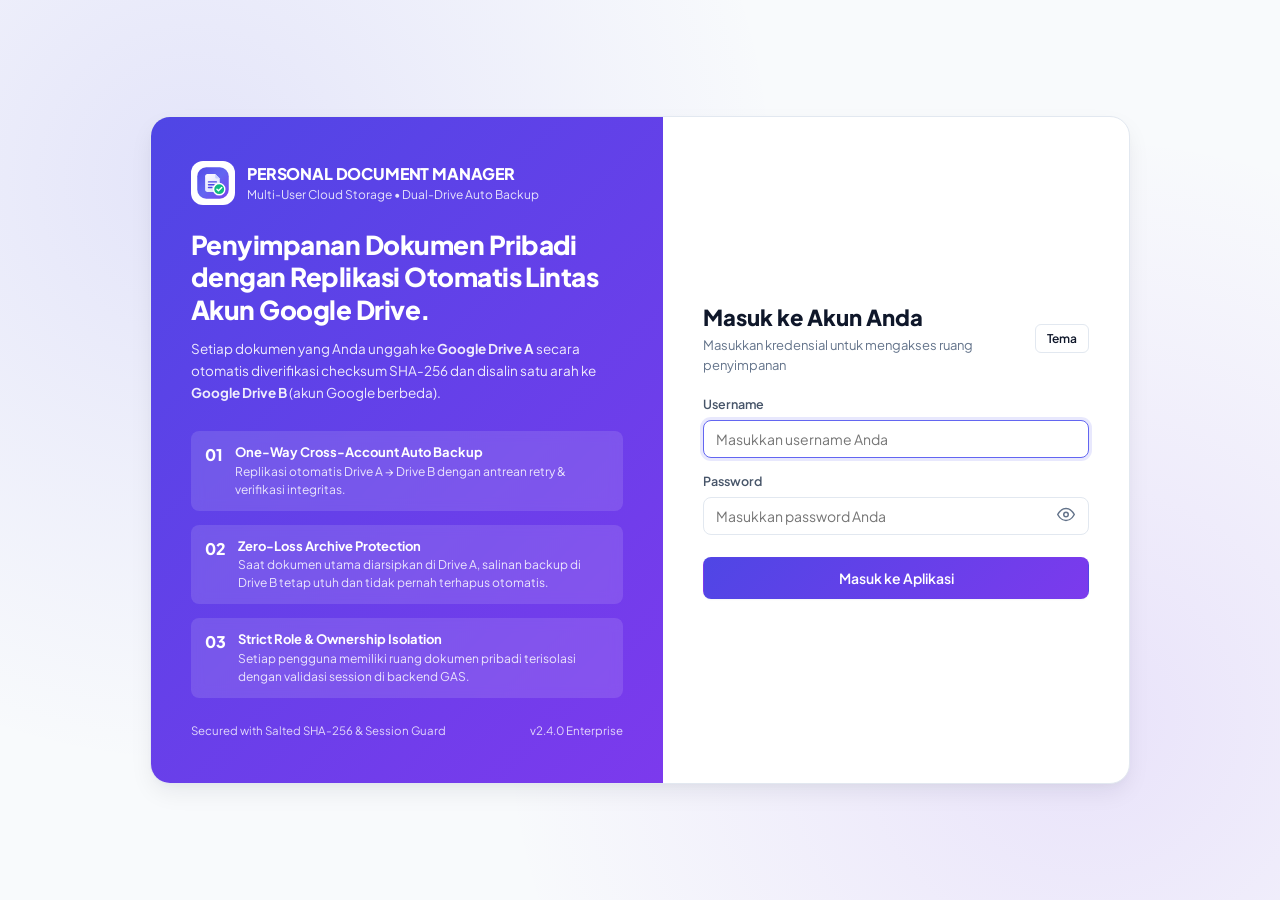
==== commit d9b6a00d: "Refactor document management and profile sections Updated comments and structure for document manage" ====
--- a/index.html
+++ b/index.html
@@ -471,8 +471,8 @@
             </form>
           </div>
 
-          <!-- Kategori Dokumen Management -->
-          <div class="card" style="margin-bottom:20px;">
+          <!-- Kategori Dokumen Management (Khusus Admin, atau User jika diizinkan) -->
+          <div class="card admin-only" style="margin-bottom:20px;">
             <div class="card-header">
               <div>
                 <div class="card-title">Manajemen Kategori Folder Dokumen</div>
@@ -486,61 +486,39 @@
             <div id="settingsCategoriesList"></div>
           </div>
 
-          <!-- Profil, Ganti Password, & Koneksi Endpoint GAS -->
-          <div class="dashboard-row">
-            <div class="card">
-              <div class="card-header">
-                <div>
-                  <div class="card-title">Profil &amp; Keamanan Password</div>
-                  <div class="card-subtitle">Password disimpan dengan Iterated Salted SHA-256</div>
-                </div>
-              </div>
-              <form onsubmit="PDM_SETTINGS.changeOwnPassword(event)">
-                <div class="form-group">
-                  <label class="form-label">Nama Lengkap</label>
-                  <input type="text" id="settingsProfileName" class="form-control" readonly style="background:var(--bg-surface-alt);" />
-                </div>
-                <div style="display:grid;grid-template-columns:1fr 1fr;gap:12px;">
-                  <div class="form-group">
-                    <label class="form-label">Username</label>
-                    <input type="text" id="settingsProfileUsername" class="form-control" readonly style="background:var(--bg-surface-alt);" />
-                  </div>
-                  <div class="form-group">
-                    <label class="form-label">Role Akses</label>
-                    <input type="text" id="settingsProfileRole" class="form-control" readonly style="background:var(--bg-surface-alt);" />
-                  </div>
-                </div>
-                <div class="form-group">
-                  <label class="form-label">Password Saat Ini</label>
-                  <input type="password" id="changePassCurrent" class="form-control" required />
-                </div>
-                <div class="form-group">
-                  <label class="form-label">Password Baru (Minimal 6 karakter)</label>
-                  <input type="password" id="changePassNew" class="form-control" required minlength="6" />
-                </div>
-                <button type="submit" class="btn btn-primary">Perbarui Password</button>
-              </form>
-            </div>
-
-            <div class="card">
-              <div class="card-header">
-                <div>
-                  <div class="card-title">Koneksi Endpoint Backend Google Apps Script</div>
-                  <div class="card-subtitle">Hubungkan Frontend GitHub ini ke deployment GAS Web App Anda</div>
-                </div>
-              </div>
+          <!-- Profil & Keamanan Password -->
+          <div class="card" style="max-width:620px;">
+            <div class="card-header">
+              <div>
+                <div class="card-title">Profil &amp; Keamanan Password</div>
+                <div class="card-subtitle">Password disimpan dengan Iterated Salted SHA-256</div>
+              </div>
+            </div>
+            <form onsubmit="PDM_SETTINGS.changeOwnPassword(event)">
               <div class="form-group">
-                <label class="form-label">URL Web App Google Apps Script (Akun A)</label>
-                <input type="url" id="settingsGasEndpointInput" class="form-control" placeholder="https://script.google.com/macros/s/.../exec" />
-              </div>
-              <p style="font-size:12px;color:var(--text-muted);margin-bottom:14px;">
-                Frontend GitHub tidak pernah menyimpan kredensial Google. Seluruh operasi autentikasi, database Spreadsheet, serta pembacaan/penulisan Drive A &amp; Drive B dieksekusi di sisi server GAS.
-              </p>
-              <div style="display:flex;gap:8px;">
-                <button type="button" class="btn btn-primary" onclick="PDM_SETTINGS.saveFrontendGasEndpoint()">Simpan URL Endpoint</button>
-                <button type="button" class="btn btn-secondary" onclick="document.getElementById('settingsGasEndpointInput').value='';PDM_SETTINGS.saveFrontendGasEndpoint();">Gunakan Sandbox Lokal</button>
-              </div>
-            </div>
+                <label class="form-label">Nama Lengkap</label>
+                <input type="text" id="settingsProfileName" class="form-control" readonly style="background:var(--bg-surface-alt);" />
+              </div>
+              <div style="display:grid;grid-template-columns:1fr 1fr;gap:12px;">
+                <div class="form-group">
+                  <label class="form-label">Username</label>
+                  <input type="text" id="settingsProfileUsername" class="form-control" readonly style="background:var(--bg-surface-alt);" />
+                </div>
+                <div class="form-group">
+                  <label class="form-label">Role Akses</label>
+                  <input type="text" id="settingsProfileRole" class="form-control" readonly style="background:var(--bg-surface-alt);" />
+                </div>
+              </div>
+              <div class="form-group">
+                <label class="form-label">Password Saat Ini</label>
+                <input type="password" id="changePassCurrent" class="form-control" required />
+              </div>
+              <div class="form-group">
+                <label class="form-label">Password Baru (Minimal 6 karakter)</label>
+                <input type="password" id="changePassNew" class="form-control" required minlength="6" />
+              </div>
+              <button type="submit" class="btn btn-primary">Perbarui Password</button>
+            </form>
           </div>
         </section>
 
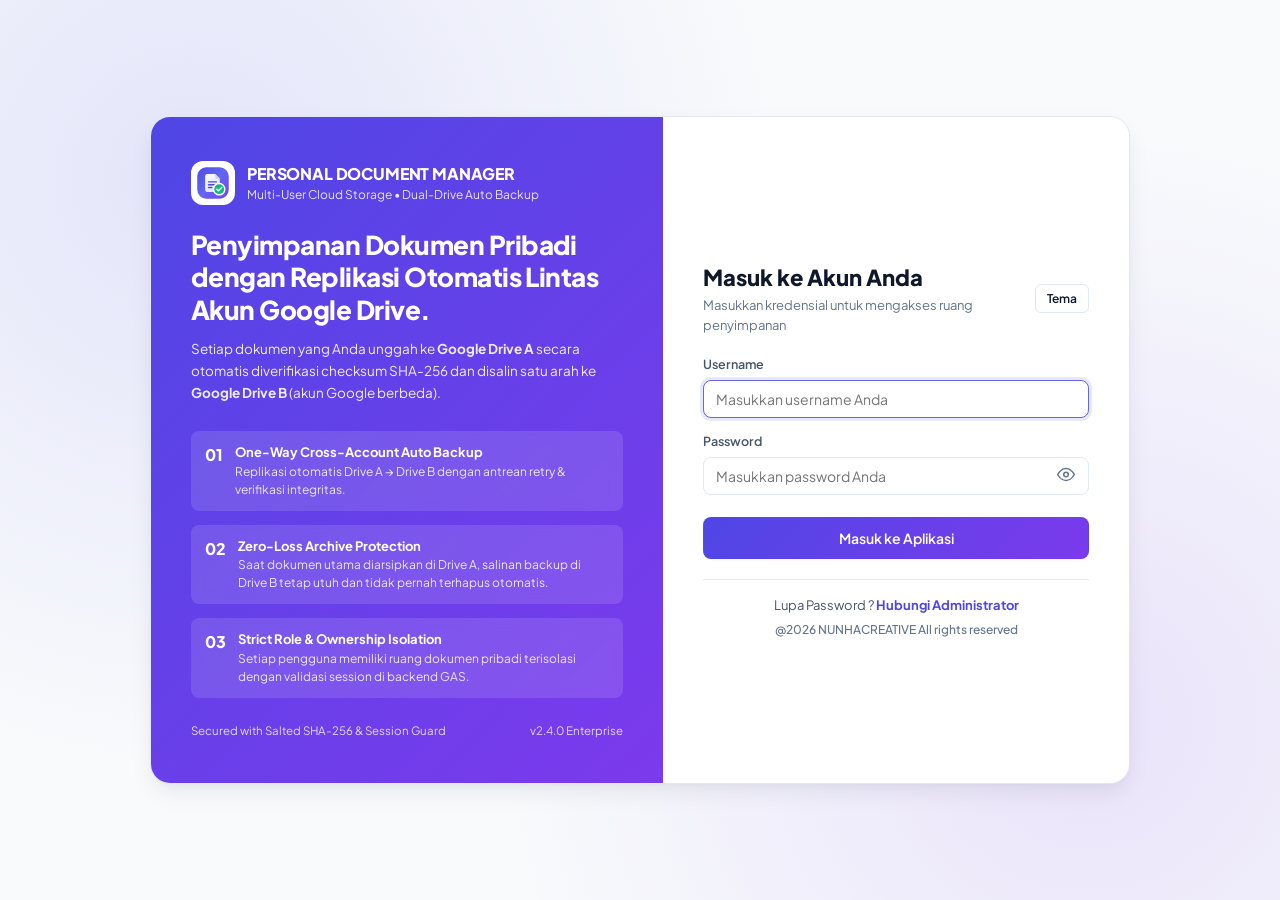
==== commit 60e37969: "Add versioning to CSS and JS file links" ====
--- a/index.html
+++ b/index.html
@@ -8,8 +8,8 @@
   <link rel="preconnect" href="https://fonts.googleapis.com" />
   <link rel="preconnect" href="https://fonts.gstatic.com" crossorigin />
   <link href="https://fonts.googleapis.com/css2?family=Plus+Jakarta+Sans:wght@400;500;600;700;800&display=swap" rel="stylesheet" />
-  <link rel="stylesheet" href="assets/css/style.css" />
-  <link rel="stylesheet" href="assets/css/responsive.css" />
+  <link rel="stylesheet" href="assets/css/style.css?v=2.4.2" />
+  <link rel="stylesheet" href="assets/css/responsive.css?v=2.4.2" />
 </head>
 <body>
 
@@ -691,16 +691,16 @@
   </div>
 
   <!-- Scripts -->
-  <script src="assets/js/config.js"></script>
-  <script src="assets/js/api.js"></script>
-  <script src="assets/js/auth.js"></script>
-  <script src="assets/js/dashboard.js"></script>
-  <script src="assets/js/documents.js"></script>
-  <script src="assets/js/upload.js"></script>
-  <script src="assets/js/preview.js"></script>
-  <script src="assets/js/backup.js"></script>
-  <script src="assets/js/users.js"></script>
-  <script src="assets/js/settings.js"></script>
+  <script src="assets/js/config.js?v=2.4.2"></script>
+  <script src="assets/js/api.js?v=2.4.2"></script>
+  <script src="assets/js/auth.js?v=2.4.2"></script>
+  <script src="assets/js/dashboard.js?v=2.4.2"></script>
+  <script src="assets/js/documents.js?v=2.4.2"></script>
+  <script src="assets/js/upload.js?v=2.4.2"></script>
+  <script src="assets/js/preview.js?v=2.4.2"></script>
+  <script src="assets/js/backup.js?v=2.4.2"></script>
+  <script src="assets/js/users.js?v=2.4.2"></script>
+  <script src="assets/js/settings.js?v=2.4.2"></script>
   <script>
     (async function() {
       var user = await PDM_AUTH.guardMainApp();
--- a/assets/css/responsive.css
+++ b/assets/css/responsive.css
@@ -3,6 +3,24 @@
  * Desktop, Tablet, and Mobile Adaptations
  * ============================================================================ */
 
+/* Perbaikan tinggi halaman agar konten (khususnya halaman login) tidak terpotong di atas */
+html, body {
+  height: auto;
+  min-height: 100%;
+  overflow-x: clip;
+}
+
+.login-body {
+  height: auto;
+  min-height: 100vh;
+  min-height: 100dvh;
+  align-items: flex-start;
+}
+
+.login-shell {
+  margin: auto;
+}
+
 @media (max-width: 1140px) {
   .dashboard-row {
     grid-template-columns: 1fr;
@@ -17,6 +35,7 @@
   .sidebar {
     transform: translateX(-100%);
     box-shadow: var(--shadow-lg);
+    max-width: 85vw;
   }
 
   .sidebar.mobile-open {
@@ -25,10 +44,13 @@
 
   .main-wrapper {
     margin-left: 0;
+    width: 100%;
+    min-width: 0;
   }
 
   .mobile-menu-btn {
     display: inline-flex;
+    flex-shrink: 0;
   }
 
   .drive-status-grid {
@@ -50,11 +72,57 @@
 
 @media (max-width: 640px) {
   .topbar {
-    padding: 0 16px;
+    padding: 10px 16px;
+    height: auto;
+    min-height: var(--topbar-height);
+    gap: 10px;
+  }
+
+  .topbar-left {
+    min-width: 0;
+    flex: 1;
+    gap: 10px;
+  }
+
+  .page-heading {
+    min-width: 0;
+  }
+
+  .page-heading h1 {
+    font-size: 16px;
+    white-space: nowrap;
+    overflow: hidden;
+    text-overflow: ellipsis;
+  }
+
+  .page-heading p {
+    white-space: nowrap;
+    overflow: hidden;
+    text-overflow: ellipsis;
+  }
+
+  .topbar-right {
+    flex-shrink: 0;
+    gap: 8px;
   }
 
   .content-area {
     padding: 18px 16px 40px;
+    max-width: 100%;
+    min-width: 0;
+  }
+
+  .card {
+    max-width: 100%;
+    min-width: 0;
+  }
+
+  .card-header,
+  .viewer-toolbar,
+  .drive-card-top,
+  .upload-item-header {
+    flex-wrap: wrap;
+    gap: 10px;
   }
 
   .stats-grid {
@@ -62,6 +130,10 @@
     gap: 12px;
   }
 
+  .stat-info {
+    min-width: 0;
+  }
+
   .dual-progress-grid {
     grid-template-columns: 1fr;
   }
@@ -75,10 +147,50 @@
     align-items: stretch;
   }
 
+  .filter-toolbar .search-box {
+    min-width: 0;
+    width: 100%;
+  }
+
   .pagination-bar {
     flex-direction: column;
     align-items: flex-start;
   }
+
+  .viewer-frame-card {
+    min-height: 380px;
+  }
+
+  .viewer-canvas-stage {
+    min-height: 320px;
+    padding: 12px;
+  }
+
+  .viewer-canvas-stage iframe,
+  .viewer-canvas-stage embed {
+    height: 360px;
+  }
+
+  .qr-auth-box {
+    flex-direction: column;
+    text-align: center;
+  }
+
+  .toast-container {
+    left: 12px;
+    right: 12px;
+    bottom: 12px;
+    max-width: none;
+  }
+
+  .login-body {
+    padding: 16px 12px;
+  }
+
+  .login-showcase,
+  .login-form-pane {
+    padding: 24px 18px;
+  }
 }
 
 @media (max-width: 420px) {
